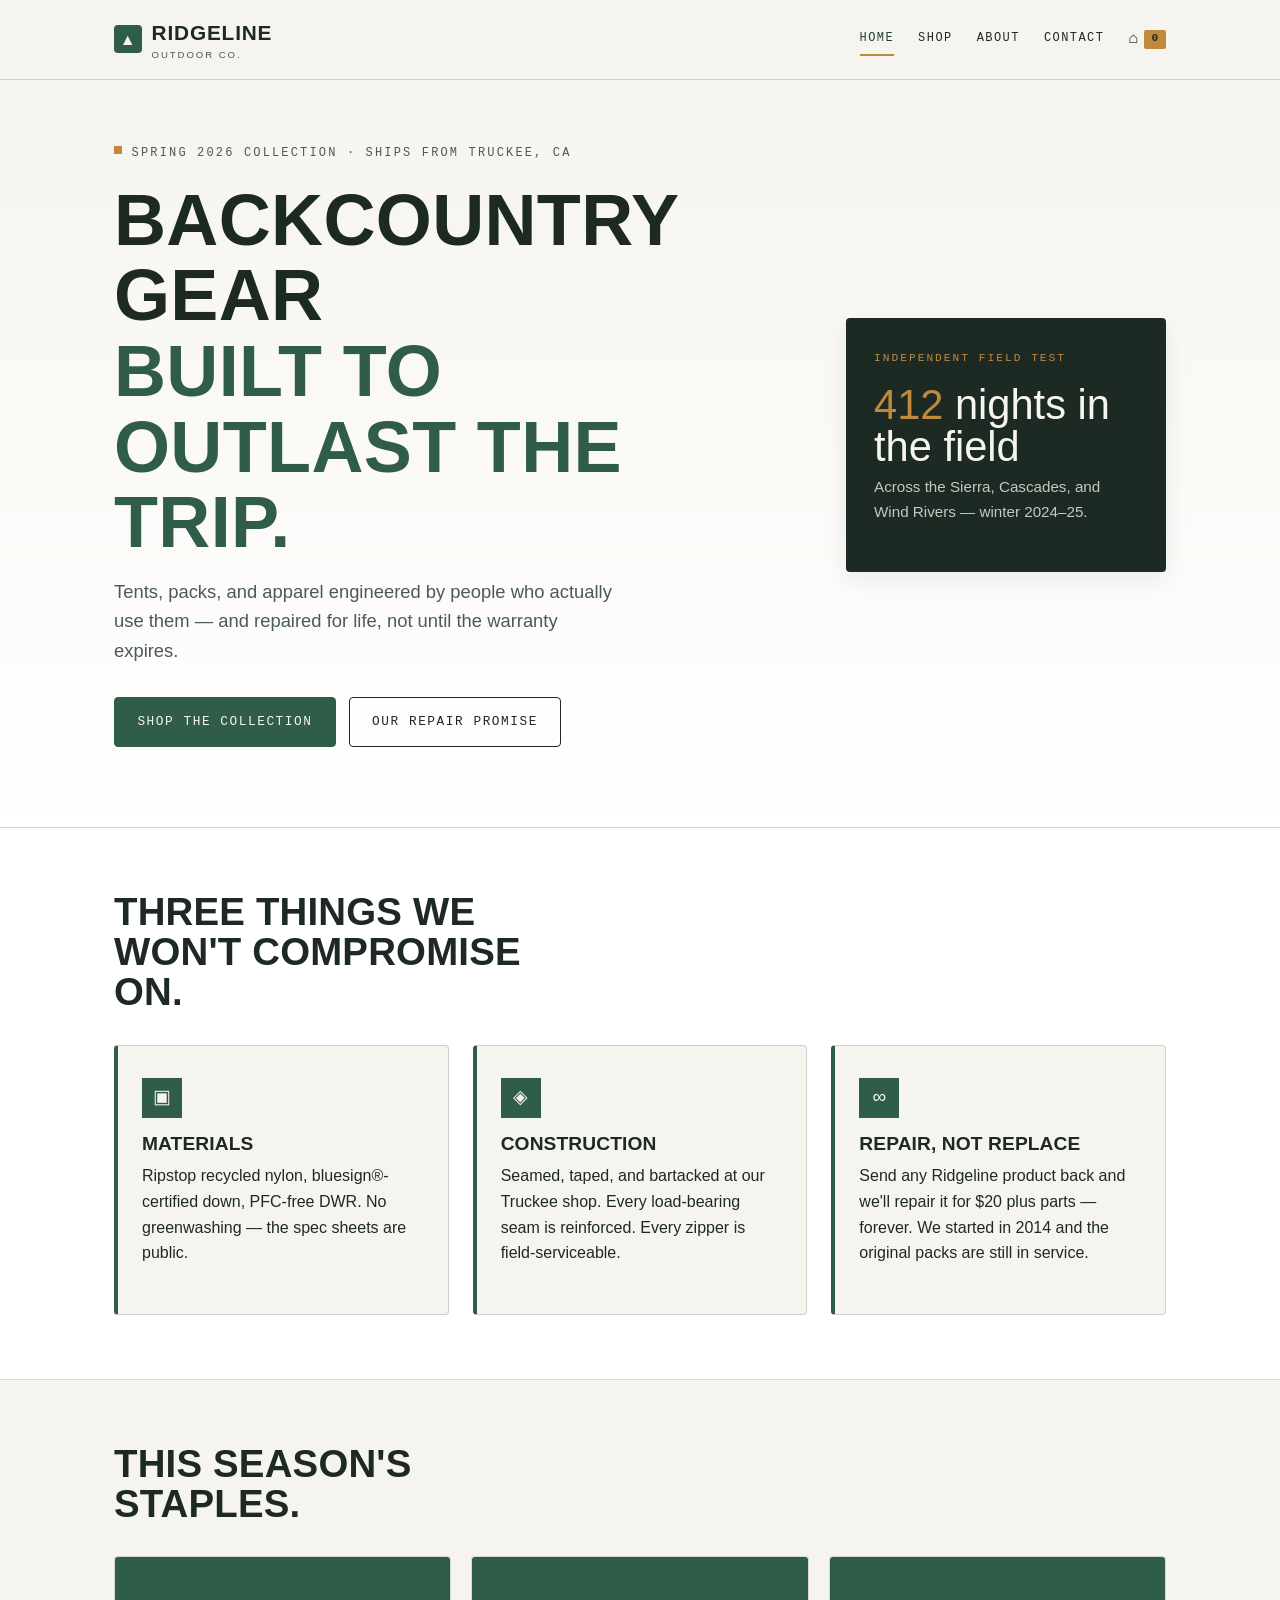
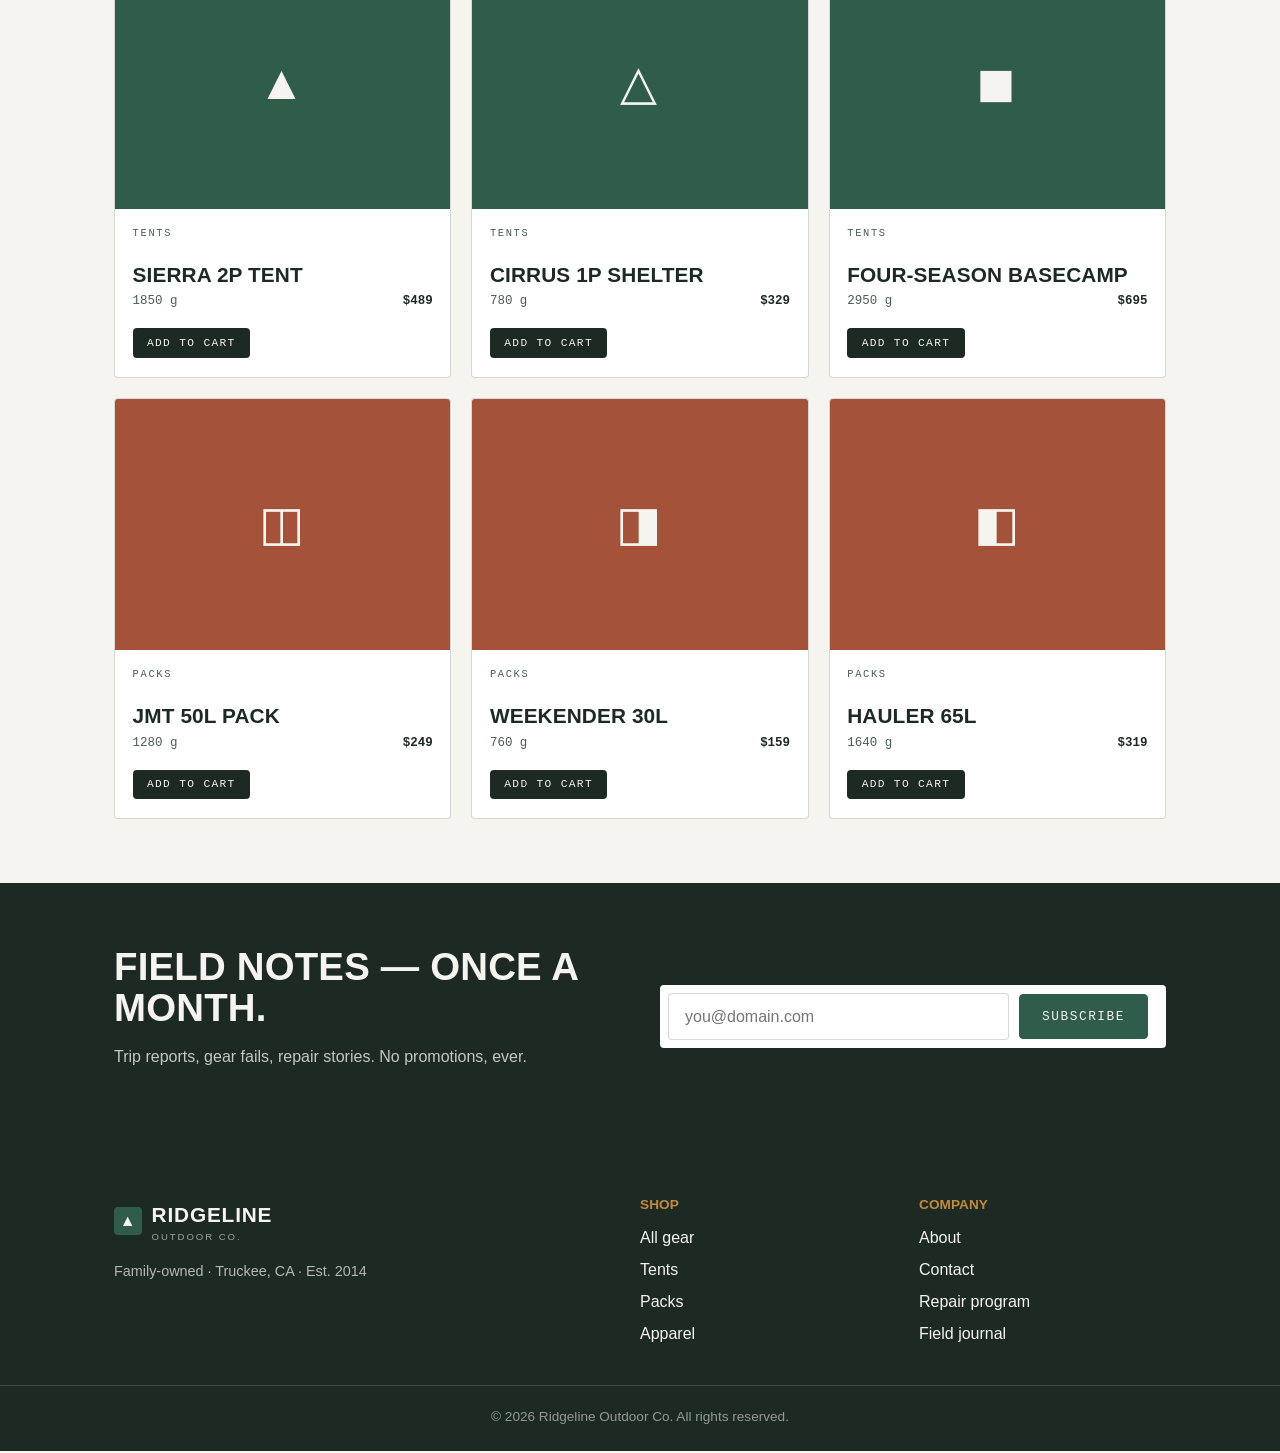
==== index.html @ eb793ab9 "Initial commit: Ridgeline Outdoor Co. (Touchstone 5 client site)" ====
<!DOCTYPE html>
<html lang="en">
<head>
    <meta charset="UTF-8">
    <meta name="viewport" content="width=device-width, initial-scale=1.0">
    <meta name="description" content="Ridgeline Outdoor Co. — backcountry gear built to last. Tents, packs, and apparel tested in the Sierra and Cascades.">
    <title>Ridgeline Outdoor Co. — Backcountry Gear Built to Last</title>
    <link rel="stylesheet" href="styles.css">
</head>
<body>
    <a class="skip-link" href="#main">Skip to main content</a>

    <header class="site-header" role="banner">
        <div class="container header-inner">
            <a class="brand" href="index.html" aria-label="Ridgeline Outdoor Co. home">
                <span class="brand-mark" aria-hidden="true">▲</span>
                <span class="brand-text">Ridgeline<span class="brand-sub">Outdoor Co.</span></span>
            </a>

            <button class="nav-toggle" id="nav-toggle" aria-label="Toggle navigation" aria-expanded="false" aria-controls="primary-nav">
                <span></span><span></span><span></span>
            </button>

            <nav class="primary-nav" id="primary-nav" aria-label="Primary">
                <a href="index.html" class="nav-link is-current">Home</a>
                <a href="shop.html" class="nav-link">Shop</a>
                <a href="about.html" class="nav-link">About</a>
                <a href="contact.html" class="nav-link">Contact</a>
                <a href="#cart" class="nav-cart" aria-label="Cart, 0 items">
                    <span class="cart-icon" aria-hidden="true">⌂</span>
                    <span class="cart-count" id="cart-count">0</span>
                </a>
            </nav>
        </div>
    </header>

    <main id="main">
        <section class="hero" aria-labelledby="hero-heading">
            <div class="container hero-grid">
                <div class="hero-copy">
                    <p class="kicker">Spring 2026 Collection · Ships from Truckee, CA</p>
                    <h1 id="hero-heading">Backcountry gear<br><span class="accent">built to outlast the trip.</span></h1>
                    <p class="hero-lede">Tents, packs, and apparel engineered by people who actually use them — and repaired for life, not until the warranty expires.</p>
                    <div class="hero-actions">
                        <a class="btn btn-primary" href="shop.html">Shop the collection</a>
                        <a class="btn btn-ghost" href="about.html">Our repair promise</a>
                    </div>
                </div>
                <aside class="hero-card" aria-label="Field test summary">
                    <p class="card-eyebrow">Independent field test</p>
                    <p class="card-stat"><span class="stat-num">412</span> nights in the field</p>
                    <p class="card-detail">Across the Sierra, Cascades, and Wind Rivers — winter 2024–25.</p>
                </aside>
            </div>
        </section>

        <section class="features" aria-labelledby="features-heading">
            <div class="container">
                <h2 id="features-heading" class="section-title">Three things we won't compromise on.</h2>
                <ul class="feature-grid">
                    <li class="feature">
                        <span class="feature-icon" aria-hidden="true">▣</span>
                        <h3>Materials</h3>
                        <p>Ripstop recycled nylon, bluesign®-certified down, PFC-free DWR. No greenwashing — the spec sheets are public.</p>
                    </li>
                    <li class="feature">
                        <span class="feature-icon" aria-hidden="true">◈</span>
                        <h3>Construction</h3>
                        <p>Seamed, taped, and bartacked at our Truckee shop. Every load-bearing seam is reinforced. Every zipper is field-serviceable.</p>
                    </li>
                    <li class="feature">
                        <span class="feature-icon" aria-hidden="true">∞</span>
                        <h3>Repair, not replace</h3>
                        <p>Send any Ridgeline product back and we'll repair it for $20 plus parts — forever. We started in 2014 and the original packs are still in service.</p>
                    </li>
                </ul>
            </div>
        </section>

        <section class="featured" aria-labelledby="featured-heading">
            <div class="container">
                <h2 id="featured-heading" class="section-title">This season's staples.</h2>
                <div class="product-grid" id="featured-products">
                    <!-- populated by main.js -->
                </div>
            </div>
        </section>

        <section class="newsletter" aria-labelledby="newsletter-heading">
            <div class="container newsletter-inner">
                <div>
                    <h2 id="newsletter-heading">Field notes — once a month.</h2>
                    <p>Trip reports, gear fails, repair stories. No promotions, ever.</p>
                </div>
                <form class="newsletter-form" id="newsletter-form" novalidate>
                    <label class="visually-hidden" for="newsletter-email">Email address</label>
                    <input type="email" id="newsletter-email" name="email" placeholder="you@domain.com" required aria-describedby="newsletter-help">
                    <button type="submit" class="btn btn-primary">Subscribe</button>
                    <p class="form-help" id="newsletter-help" aria-live="polite"></p>
                </form>
            </div>
        </section>
    </main>

    <footer class="site-footer" role="contentinfo">
        <div class="container footer-grid">
            <div>
                <p class="brand brand-footer"><span class="brand-mark" aria-hidden="true">▲</span><span class="brand-text">Ridgeline<span class="brand-sub">Outdoor Co.</span></span></p>
                <p class="footer-note">Family-owned · Truckee, CA · Est. 2014</p>
            </div>
            <nav aria-label="Footer">
                <h3>Shop</h3>
                <ul>
                    <li><a href="shop.html">All gear</a></li>
                    <li><a href="shop.html?category=tents">Tents</a></li>
                    <li><a href="shop.html?category=packs">Packs</a></li>
                    <li><a href="shop.html?category=apparel">Apparel</a></li>
                </ul>
            </nav>
            <nav aria-label="Company">
                <h3>Company</h3>
                <ul>
                    <li><a href="about.html">About</a></li>
                    <li><a href="contact.html">Contact</a></li>
                    <li><a href="#">Repair program</a></li>
                    <li><a href="#">Field journal</a></li>
                </ul>
            </nav>
        </div>
        <p class="footer-legal">© 2026 Ridgeline Outdoor Co. All rights reserved.</p>
    </footer>

    <script src="main.js" defer></script>
</body>
</html>
---- styles.css ----
/* Ridgeline Outdoor Co. — stylesheet */

:root {
    --bg: #f6f4ee;
    --paper: #ffffff;
    --ink: #1d2a24;
    --ink-soft: #4a5b53;
    --line: rgba(29, 42, 36, 0.18);
    --pine: #2f5d4a;
    --pine-dark: #1f4233;
    --amber: #c08a3e;
    --rust: #a4523a;
    --shadow: 0 8px 24px rgba(29, 42, 36, 0.08);
    --radius: 4px;
    --max: 1100px;
    --font-display: "Big Shoulders Display", "Arial Narrow", sans-serif;
    --font-body: "Instrument Sans", -apple-system, BlinkMacSystemFont, "Segoe UI", sans-serif;
    --font-mono: ui-monospace, "SF Mono", Menlo, monospace;
}

* { box-sizing: border-box; }

html { scroll-behavior: smooth; }

body {
    margin: 0;
    font-family: var(--font-body);
    color: var(--ink);
    background: var(--bg);
    line-height: 1.6;
    -webkit-font-smoothing: antialiased;
}

.container {
    max-width: var(--max);
    margin: 0 auto;
    padding: 0 1.5rem;
}

h1, h2, h3 {
    font-family: var(--font-display);
    font-weight: 800;
    line-height: 1.05;
    letter-spacing: 0.005em;
    text-transform: uppercase;
    margin: 0 0 1rem;
}

h1 { font-size: clamp(2.6rem, 6vw, 4.5rem); }
h2 { font-size: clamp(1.8rem, 3vw, 2.6rem); }
h3 { font-size: 1.2rem; }

p { margin: 0 0 1rem; }

a { color: var(--pine); text-decoration: underline; text-underline-offset: 3px; }
a:hover { color: var(--pine-dark); }

.skip-link {
    position: absolute;
    top: -100px;
    left: 0;
    background: var(--ink);
    color: var(--bg);
    padding: 0.75rem 1rem;
    z-index: 999;
}
.skip-link:focus { top: 0; }

.visually-hidden {
    position: absolute;
    width: 1px; height: 1px;
    padding: 0; margin: -1px;
    overflow: hidden;
    clip: rect(0,0,0,0);
    border: 0;
}

/* Header */
.site-header {
    background: var(--bg);
    border-bottom: 1px solid var(--line);
    position: sticky;
    top: 0;
    z-index: 50;
}
.header-inner {
    display: flex;
    align-items: center;
    gap: 2rem;
    padding-top: 1rem;
    padding-bottom: 1rem;
}
.brand {
    display: inline-flex;
    align-items: center;
    gap: 0.6rem;
    text-decoration: none;
    color: var(--ink);
    font-family: var(--font-display);
    font-weight: 800;
    font-size: 1.3rem;
    text-transform: uppercase;
    letter-spacing: 0.04em;
}
.brand-mark {
    width: 28px; height: 28px;
    display: inline-grid; place-items: center;
    background: var(--pine);
    color: var(--bg);
    font-size: 1rem;
    border-radius: var(--radius);
}
.brand-sub {
    display: block;
    font-size: 0.6rem;
    font-weight: 500;
    color: var(--ink-soft);
    letter-spacing: 0.2em;
    margin-top: -2px;
}
.brand-text { display: flex; flex-direction: column; }

.primary-nav {
    margin-left: auto;
    display: flex;
    align-items: center;
    gap: 1.5rem;
}
.nav-link {
    text-decoration: none;
    color: var(--ink);
    font-family: var(--font-mono);
    font-size: 0.75rem;
    letter-spacing: 0.12em;
    text-transform: uppercase;
    padding: 0.4rem 0;
    border-bottom: 2px solid transparent;
}
.nav-link:hover { color: var(--pine); border-bottom-color: var(--pine); }
.nav-link.is-current { border-bottom-color: var(--amber); color: var(--pine-dark); }
.nav-cart {
    display: inline-flex; align-items: center; gap: 0.35rem;
    text-decoration: none;
    color: var(--ink);
    font-family: var(--font-mono);
    font-size: 0.8rem;
}
.cart-icon { font-size: 1rem; }
.cart-count {
    background: var(--amber);
    color: var(--ink);
    padding: 0.05rem 0.4rem;
    border-radius: 2px;
    font-weight: 600;
    font-size: 0.7rem;
    min-width: 1.4rem; text-align: center;
}

.nav-toggle {
    display: none;
    background: none;
    border: 0;
    cursor: pointer;
    padding: 0.5rem;
    flex-direction: column;
    gap: 4px;
}
.nav-toggle span {
    display: block; width: 22px; height: 2px;
    background: var(--ink);
}

/* Hero */
.hero {
    padding: 4rem 0 5rem;
    background:
        linear-gradient(180deg, var(--bg) 0%, var(--paper) 100%);
    border-bottom: 1px solid var(--line);
}
.hero-grid {
    display: grid;
    grid-template-columns: minmax(0, 1fr) 320px;
    gap: 3rem;
    align-items: center;
}
.kicker {
    font-family: var(--font-mono);
    font-size: 0.75rem;
    letter-spacing: 0.18em;
    text-transform: uppercase;
    color: var(--ink-soft);
    margin-bottom: 1.25rem;
}
.kicker::before {
    content: '';
    display: inline-block;
    width: 8px; height: 8px;
    background: var(--amber);
    margin-right: 0.6rem;
    vertical-align: 2px;
}
.hero-lede {
    font-size: 1.15rem;
    color: var(--ink-soft);
    max-width: 50ch;
    margin-bottom: 2rem;
}
.accent { color: var(--pine); }
.hero-actions {
    display: flex; gap: 0.8rem; flex-wrap: wrap;
}
.hero-card {
    background: var(--ink);
    color: var(--bg);
    padding: 2rem 1.75rem;
    border-radius: var(--radius);
    box-shadow: var(--shadow);
}
.card-eyebrow {
    font-family: var(--font-mono);
    font-size: 0.7rem;
    letter-spacing: 0.18em;
    text-transform: uppercase;
    color: var(--amber);
    margin-bottom: 1rem;
}
.card-stat { font-family: var(--font-display); font-size: 2.6rem; line-height: 1; margin-bottom: 0.5rem; }
.stat-num { color: var(--amber); }
.card-detail { font-size: 0.95rem; color: rgba(246, 244, 238, 0.78); }

/* Buttons */
.btn {
    display: inline-flex; align-items: center;
    padding: 0.85rem 1.4rem;
    font-family: var(--font-mono);
    font-size: 0.8rem;
    letter-spacing: 0.12em;
    text-transform: uppercase;
    text-decoration: none;
    border: 1.5px solid var(--ink);
    border-radius: var(--radius);
    cursor: pointer;
    transition: background 0.15s, color 0.15s;
}
.btn-primary {
    background: var(--pine);
    color: var(--bg);
    border-color: var(--pine);
}
.btn-primary:hover { background: var(--pine-dark); border-color: var(--pine-dark); color: var(--bg); }
.btn-ghost { background: transparent; color: var(--ink); }
.btn-ghost:hover { background: var(--ink); color: var(--bg); }

/* Section base */
section { padding: 4rem 0; }
.section-title { max-width: 22ch; margin-bottom: 2rem; }

/* Features */
.features { background: var(--paper); border-bottom: 1px solid var(--line); }
.feature-grid {
    list-style: none;
    padding: 0; margin: 0;
    display: grid;
    grid-template-columns: repeat(auto-fit, minmax(260px, 1fr));
    gap: 1.5rem;
}
.feature {
    background: var(--bg);
    padding: 2rem 1.5rem;
    border: 1px solid var(--line);
    border-left: 4px solid var(--pine);
    border-radius: var(--radius);
}
.feature-icon {
    display: inline-grid; place-items: center;
    width: 40px; height: 40px;
    background: var(--pine);
    color: var(--bg);
    font-size: 1.2rem;
    margin-bottom: 1rem;
}
.feature h3 { margin-bottom: 0.6rem; }

/* Product grid */
.featured { background: var(--bg); }
.product-grid {
    display: grid;
    grid-template-columns: repeat(auto-fill, minmax(260px, 1fr));
    gap: 1.25rem;
}
.product {
    background: var(--paper);
    border: 1px solid var(--line);
    border-radius: var(--radius);
    overflow: hidden;
    display: flex; flex-direction: column;
    transition: transform 0.15s, box-shadow 0.15s;
}
.product:hover { transform: translateY(-2px); box-shadow: var(--shadow); }
.product-art {
    background: var(--pine);
    color: var(--bg);
    aspect-ratio: 4/3;
    display: grid; place-items: center;
    font-family: var(--font-display);
    font-size: 3rem;
    letter-spacing: 0.05em;
}
.product-art[data-cat="tents"] { background: var(--pine); }
.product-art[data-cat="packs"] { background: var(--rust); }
.product-art[data-cat="apparel"] { background: var(--amber); color: var(--ink); }
.product-body { padding: 1rem 1.1rem 1.2rem; display: flex; flex-direction: column; gap: 0.4rem; }
.product-cat {
    font-family: var(--font-mono);
    font-size: 0.65rem;
    letter-spacing: 0.16em;
    text-transform: uppercase;
    color: var(--ink-soft);
}
.product-title { font-family: var(--font-display); font-size: 1.3rem; text-transform: uppercase; margin: 0; }
.product-meta { display: flex; justify-content: space-between; font-family: var(--font-mono); font-size: 0.78rem; color: var(--ink-soft); }
.product-price { font-weight: 600; color: var(--ink); }
.product-cta {
    margin-top: 0.6rem;
    align-self: flex-start;
    background: var(--ink);
    color: var(--bg);
    border: 0;
    padding: 0.55rem 0.9rem;
    font-family: var(--font-mono);
    font-size: 0.7rem;
    letter-spacing: 0.12em;
    text-transform: uppercase;
    border-radius: var(--radius);
    cursor: pointer;
}
.product-cta:hover { background: var(--pine); }

/* Newsletter */
.newsletter {
    background: var(--ink);
    color: var(--bg);
}
.newsletter-inner {
    display: grid;
    grid-template-columns: 1fr 1fr;
    gap: 2.5rem;
    align-items: center;
}
.newsletter h2 { color: var(--bg); }
.newsletter p { color: rgba(246, 244, 238, 0.78); }
.newsletter-form {
    display: flex; flex-wrap: wrap; gap: 0.6rem;
    background: var(--paper);
    padding: 0.5rem;
    border-radius: var(--radius);
    align-items: center;
}
.newsletter-form input {
    flex: 1; min-width: 180px;
    border: 1px solid var(--line);
    background: var(--paper);
    padding: 0.85rem 1rem;
    font-family: var(--font-body);
    font-size: 1rem;
    color: var(--ink);
    border-radius: var(--radius);
}
.newsletter-form input:focus-visible {
    outline: 2px solid var(--amber);
    outline-offset: 2px;
}
.form-help { font-size: 0.85rem; color: var(--rust); margin: 0.4rem 0 0; min-height: 1.2em; }
.form-status { margin-top: 1rem; font-size: 0.95rem; }

/* Page header */
.page-header {
    padding: 4rem 0 3rem;
    background: var(--paper);
    border-bottom: 1px solid var(--line);
}
.page-lede { color: var(--ink-soft); font-size: 1.1rem; max-width: 60ch; }

/* Shop */
.shop { padding: 3rem 0 5rem; }
.shop-grid {
    display: grid;
    grid-template-columns: 240px minmax(0, 1fr);
    gap: 2rem;
    align-items: start;
}
.filters {
    background: var(--paper);
    border: 1px solid var(--line);
    border-radius: var(--radius);
    padding: 1.25rem;
    position: sticky;
    top: 90px;
}
.filters h2 { font-size: 1rem; margin-bottom: 1rem; }
.filter-group {
    border: 0; padding: 0; margin: 0 0 1.25rem;
}
.filter-group legend {
    font-family: var(--font-mono);
    font-size: 0.7rem;
    letter-spacing: 0.16em;
    text-transform: uppercase;
    color: var(--ink-soft);
    margin-bottom: 0.5rem;
}
.filter-group label {
    display: flex; align-items: center; gap: 0.5rem;
    padding: 0.35rem 0;
    font-size: 0.95rem;
    cursor: pointer;
}
.filter-group input[type="range"] {
    width: 100%;
    accent-color: var(--pine);
}
#weight-max-out {
    display: inline-block;
    margin-top: 0.4rem;
    font-family: var(--font-mono);
    font-size: 0.85rem;
    color: var(--ink-soft);
}
.result-count {
    font-family: var(--font-mono);
    font-size: 0.78rem;
    color: var(--ink-soft);
    margin: 1rem 0 0;
    padding-top: 1rem;
    border-top: 1px solid var(--line);
}

/* About */
.about { padding: 4rem 0 6rem; }
.about-grid {
    display: grid;
    grid-template-columns: repeat(auto-fit, minmax(280px, 1fr));
    gap: 2rem;
}
.about-block {
    background: var(--paper);
    padding: 2rem;
    border: 1px solid var(--line);
    border-top: 4px solid var(--pine);
    border-radius: var(--radius);
}

/* Contact */
.contact { padding: 4rem 0 6rem; }
.contact-grid {
    display: grid;
    grid-template-columns: 280px minmax(0, 1fr);
    gap: 2.5rem;
    align-items: start;
}
.contact-info {
    background: var(--paper);
    padding: 1.75rem;
    border: 1px solid var(--line);
    border-radius: var(--radius);
}
.contact-info h2 { font-size: 1.1rem; margin-bottom: 1rem; }
.contact-list { margin: 0; }
.contact-list > div { margin-bottom: 1rem; }
.contact-list dt {
    font-family: var(--font-mono);
    font-size: 0.7rem;
    letter-spacing: 0.14em;
    text-transform: uppercase;
    color: var(--ink-soft);
}
.contact-list dd { margin: 0.2rem 0 0; font-size: 0.95rem; }

.contact-form {
    background: var(--paper);
    padding: 2rem;
    border: 1px solid var(--line);
    border-radius: var(--radius);
    display: flex; flex-direction: column; gap: 1.25rem;
}
.form-row { display: flex; flex-direction: column; gap: 0.4rem; }
.form-row label {
    font-family: var(--font-mono);
    font-size: 0.72rem;
    letter-spacing: 0.14em;
    text-transform: uppercase;
    color: var(--ink-soft);
}
.form-row input,
.form-row select,
.form-row textarea {
    border: 1px solid var(--line);
    background: var(--bg);
    padding: 0.7rem 0.85rem;
    font-family: var(--font-body);
    font-size: 1rem;
    color: var(--ink);
    border-radius: var(--radius);
}
.form-row input:focus-visible,
.form-row select:focus-visible,
.form-row textarea:focus-visible {
    outline: 2px solid var(--amber);
    outline-offset: 2px;
}
.form-row.is-invalid input,
.form-row.is-invalid select,
.form-row.is-invalid textarea {
    border-color: var(--rust);
}
.char-count {
    font-family: var(--font-mono);
    font-size: 0.75rem;
    color: var(--ink-soft);
    margin: 0;
    text-align: right;
}

/* Footer */
.site-footer {
    background: var(--ink);
    color: var(--bg);
    padding: 3rem 0 1.5rem;
}
.footer-grid {
    display: grid;
    grid-template-columns: 2fr 1fr 1fr;
    gap: 2rem;
    margin-bottom: 2rem;
}
.site-footer h3 {
    color: var(--amber);
    font-size: 0.85rem;
    margin-bottom: 0.8rem;
}
.site-footer ul { list-style: none; padding: 0; margin: 0; }
.site-footer li { margin-bottom: 0.4rem; }
.site-footer a { color: var(--bg); text-decoration: none; }
.site-footer a:hover { color: var(--amber); }
.brand-footer .brand-text { color: var(--bg); }
.brand-footer .brand-sub { color: rgba(246, 244, 238, 0.6); }
.footer-note { color: rgba(246, 244, 238, 0.7); font-size: 0.9rem; }
.footer-legal {
    border-top: 1px solid rgba(246, 244, 238, 0.15);
    padding-top: 1.25rem;
    margin: 0;
    color: rgba(246, 244, 238, 0.55);
    font-size: 0.85rem;
    text-align: center;
}

/* Responsive */
@media (max-width: 860px) {
    .primary-nav {
        display: none;
        position: absolute;
        top: 100%; left: 0; right: 0;
        background: var(--bg);
        flex-direction: column;
        align-items: stretch;
        gap: 0;
        padding: 0.5rem 1rem 1rem;
        border-bottom: 1px solid var(--line);
    }
    .primary-nav.is-open { display: flex; }
    .primary-nav .nav-link { padding: 0.8rem 0; border-bottom: 1px solid var(--line); }
    .nav-toggle { display: flex; margin-left: auto; }
    .hero-grid { grid-template-columns: 1fr; }
    .newsletter-inner { grid-template-columns: 1fr; }
    .shop-grid { grid-template-columns: 1fr; }
    .filters { position: static; }
    .contact-grid { grid-template-columns: 1fr; }
    .footer-grid { grid-template-columns: 1fr; }
}
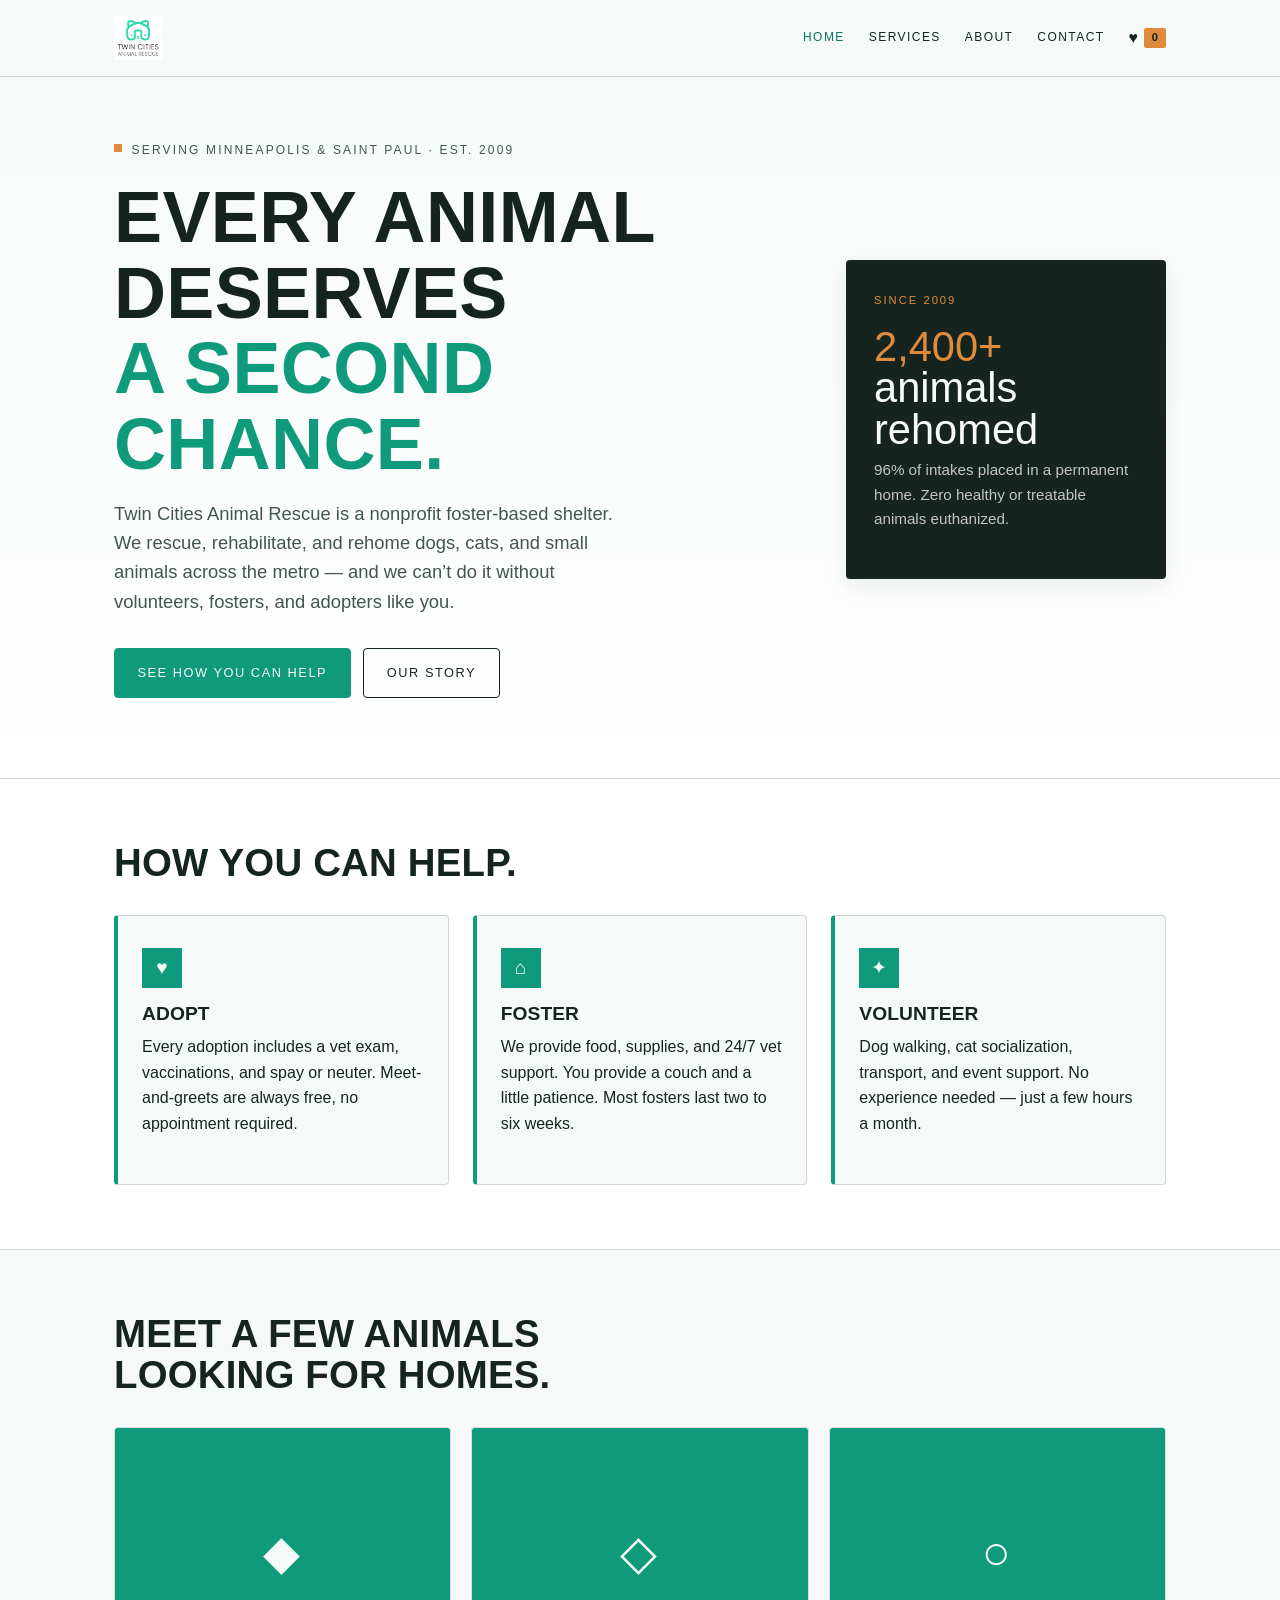
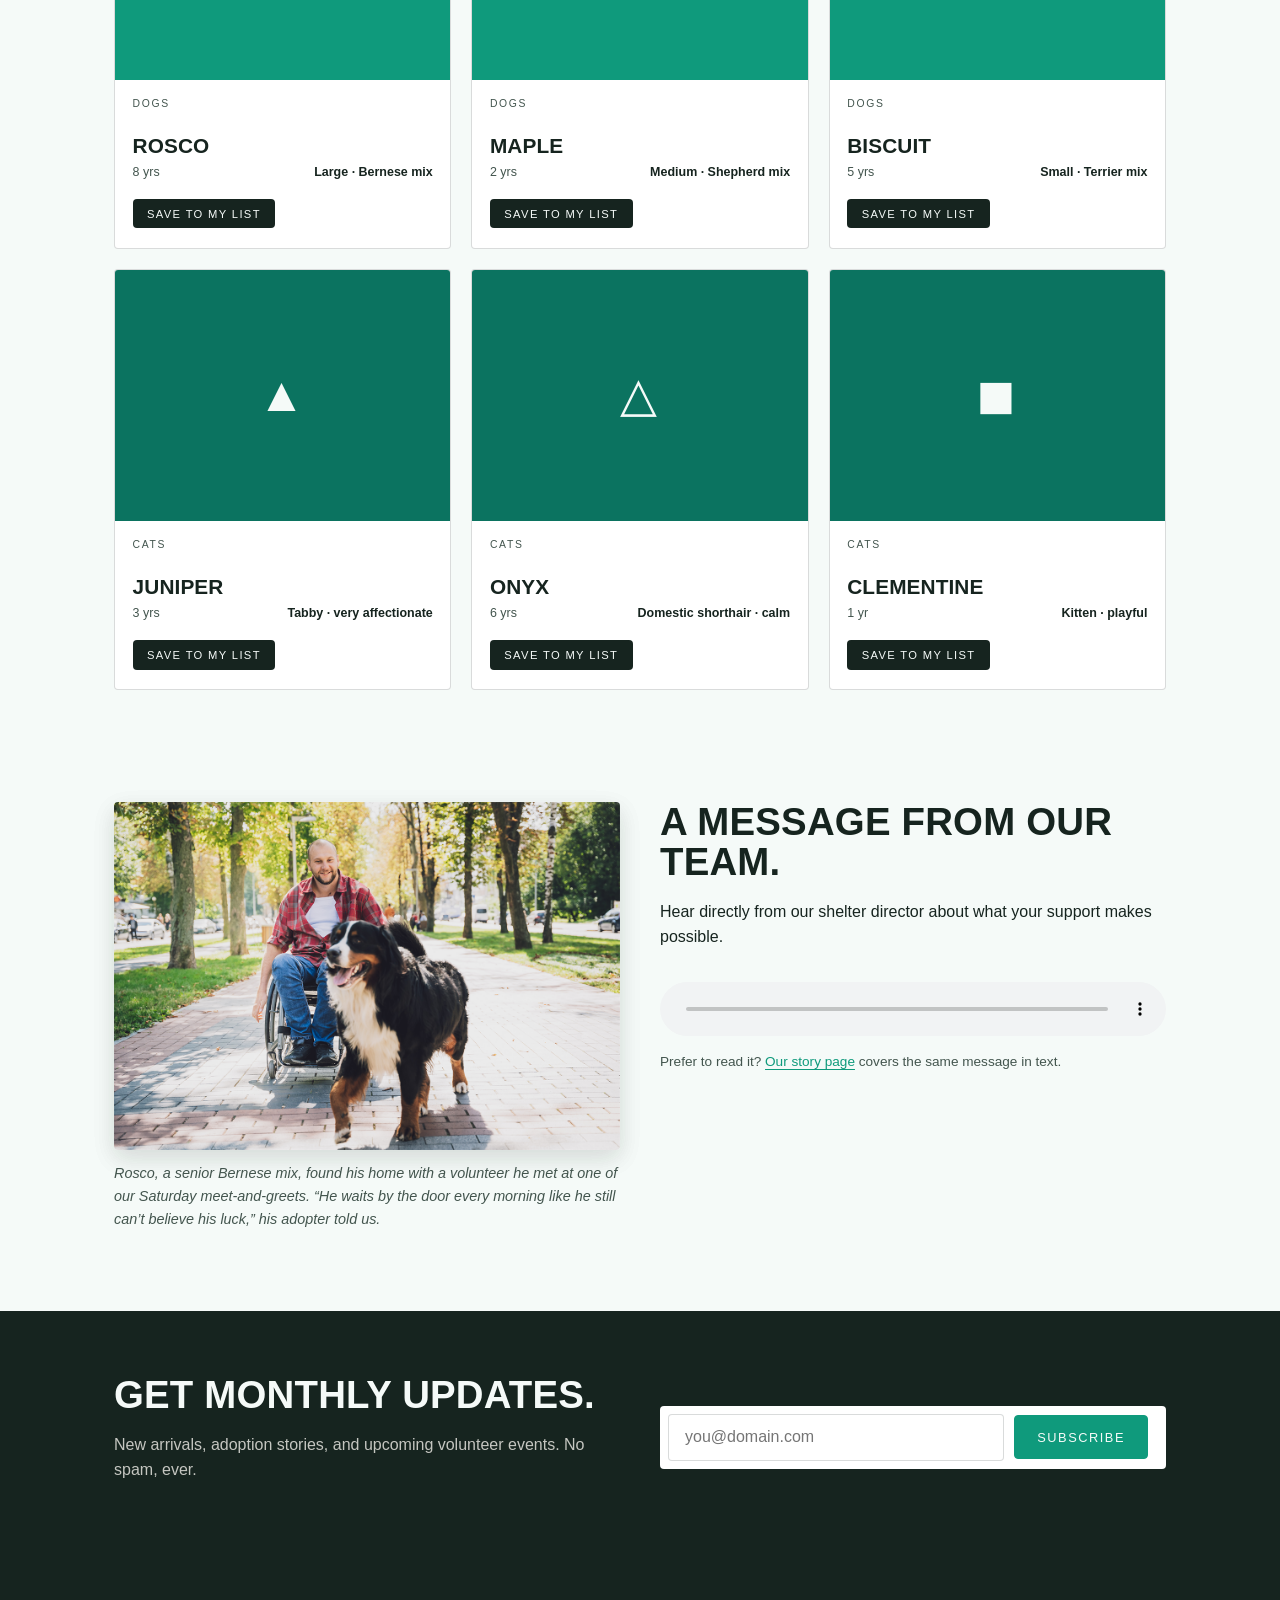
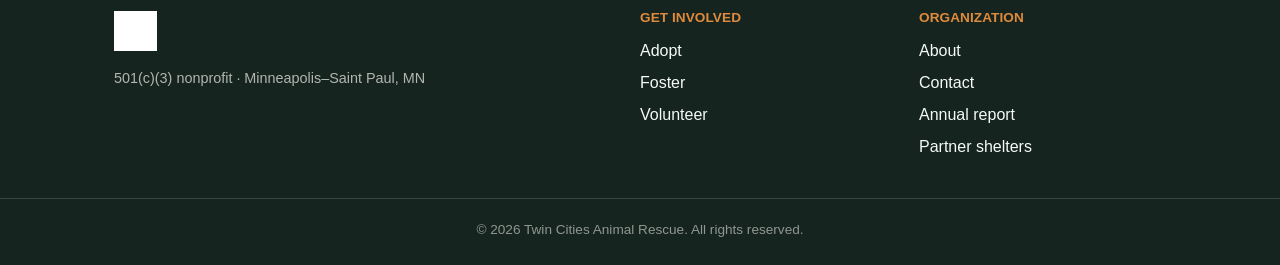
==== commit a7aa8531: "Rebuild site for correct required client: Twin Cities Animal Rescue (was mismatched to a fictional o" ====
--- a/index.html
+++ b/index.html
@@ -3,8 +3,8 @@
 <head>
     <meta charset="UTF-8">
     <meta name="viewport" content="width=device-width, initial-scale=1.0">
-    <meta name="description" content="Ridgeline Outdoor Co. — backcountry gear built to last. Tents, packs, and apparel tested in the Sierra and Cascades.">
-    <title>Ridgeline Outdoor Co. — Backcountry Gear Built to Last</title>
+    <meta name="description" content="Twin Cities Animal Rescue — a nonprofit finding loving homes for dogs, cats, and small animals across the Twin Cities. Adopt, foster, or volunteer today.">
+    <title>Twin Cities Animal Rescue — Adopt, Foster, Volunteer</title>
     <link rel="stylesheet" href="styles.css">
 </head>
 <body>
@@ -12,9 +12,8 @@
 
     <header class="site-header" role="banner">
         <div class="container header-inner">
-            <a class="brand" href="index.html" aria-label="Ridgeline Outdoor Co. home">
-                <span class="brand-mark" aria-hidden="true">▲</span>
-                <span class="brand-text">Ridgeline<span class="brand-sub">Outdoor Co.</span></span>
+            <a class="brand" href="index.html" aria-label="Twin Cities Animal Rescue home">
+                <img class="brand-logo" src="assets/rescue-logo.png" alt="Twin Cities Animal Rescue logo">
             </a>
 
             <button class="nav-toggle" id="nav-toggle" aria-label="Toggle navigation" aria-expanded="false" aria-controls="primary-nav">
@@ -23,11 +22,11 @@
 
             <nav class="primary-nav" id="primary-nav" aria-label="Primary">
                 <a href="index.html" class="nav-link is-current">Home</a>
-                <a href="shop.html" class="nav-link">Shop</a>
+                <a href="services.html" class="nav-link">Services</a>
                 <a href="about.html" class="nav-link">About</a>
                 <a href="contact.html" class="nav-link">Contact</a>
-                <a href="#cart" class="nav-cart" aria-label="Cart, 0 items">
-                    <span class="cart-icon" aria-hidden="true">⌂</span>
+                <a href="#interest" class="nav-cart" aria-label="Saved interests, 0 items">
+                    <span class="cart-icon" aria-hidden="true">♥</span>
                     <span class="cart-count" id="cart-count">0</span>
                 </a>
             </nav>
@@ -38,40 +37,40 @@
         <section class="hero" aria-labelledby="hero-heading">
             <div class="container hero-grid">
                 <div class="hero-copy">
-                    <p class="kicker">Spring 2026 Collection · Ships from Truckee, CA</p>
-                    <h1 id="hero-heading">Backcountry gear<br><span class="accent">built to outlast the trip.</span></h1>
-                    <p class="hero-lede">Tents, packs, and apparel engineered by people who actually use them — and repaired for life, not until the warranty expires.</p>
+                    <p class="kicker">Serving Minneapolis &amp; Saint Paul · Est. 2009</p>
+                    <h1 id="hero-heading">Every animal deserves<br><span class="accent">a second chance.</span></h1>
+                    <p class="hero-lede">Twin Cities Animal Rescue is a nonprofit foster-based shelter. We rescue, rehabilitate, and rehome dogs, cats, and small animals across the metro — and we can&#8217;t do it without volunteers, fosters, and adopters like you.</p>
                     <div class="hero-actions">
-                        <a class="btn btn-primary" href="shop.html">Shop the collection</a>
-                        <a class="btn btn-ghost" href="about.html">Our repair promise</a>
+                        <a class="btn btn-primary" href="services.html">See how you can help</a>
+                        <a class="btn btn-ghost" href="about.html">Our story</a>
                     </div>
                 </div>
-                <aside class="hero-card" aria-label="Field test summary">
-                    <p class="card-eyebrow">Independent field test</p>
-                    <p class="card-stat"><span class="stat-num">412</span> nights in the field</p>
-                    <p class="card-detail">Across the Sierra, Cascades, and Wind Rivers — winter 2024–25.</p>
+                <aside class="hero-card" aria-label="Impact summary">
+                    <p class="card-eyebrow">Since 2009</p>
+                    <p class="card-stat"><span class="stat-num">2,400+</span> animals rehomed</p>
+                    <p class="card-detail">96% of intakes placed in a permanent home. Zero healthy or treatable animals euthanized.</p>
                 </aside>
             </div>
         </section>
 
         <section class="features" aria-labelledby="features-heading">
             <div class="container">
-                <h2 id="features-heading" class="section-title">Three things we won't compromise on.</h2>
+                <h2 id="features-heading" class="section-title">How you can help.</h2>
                 <ul class="feature-grid">
                     <li class="feature">
-                        <span class="feature-icon" aria-hidden="true">▣</span>
-                        <h3>Materials</h3>
-                        <p>Ripstop recycled nylon, bluesign®-certified down, PFC-free DWR. No greenwashing — the spec sheets are public.</p>
+                        <span class="feature-icon" aria-hidden="true">♥</span>
+                        <h3>Adopt</h3>
+                        <p>Every adoption includes a vet exam, vaccinations, and spay or neuter. Meet-and-greets are always free, no appointment required.</p>
                     </li>
                     <li class="feature">
-                        <span class="feature-icon" aria-hidden="true">◈</span>
-                        <h3>Construction</h3>
-                        <p>Seamed, taped, and bartacked at our Truckee shop. Every load-bearing seam is reinforced. Every zipper is field-serviceable.</p>
+                        <span class="feature-icon" aria-hidden="true">⌂</span>
+                        <h3>Foster</h3>
+                        <p>We provide food, supplies, and 24/7 vet support. You provide a couch and a little patience. Most fosters last two to six weeks.</p>
                     </li>
                     <li class="feature">
-                        <span class="feature-icon" aria-hidden="true">∞</span>
-                        <h3>Repair, not replace</h3>
-                        <p>Send any Ridgeline product back and we'll repair it for $20 plus parts — forever. We started in 2014 and the original packs are still in service.</p>
+                        <span class="feature-icon" aria-hidden="true">✦</span>
+                        <h3>Volunteer</h3>
+                        <p>Dog walking, cat socialization, transport, and event support. No experience needed &#8212; just a few hours a month.</p>
                     </li>
                 </ul>
             </div>
@@ -79,9 +78,30 @@
 
         <section class="featured" aria-labelledby="featured-heading">
             <div class="container">
-                <h2 id="featured-heading" class="section-title">This season's staples.</h2>
-                <div class="product-grid" id="featured-products">
+                <h2 id="featured-heading" class="section-title">Meet a few animals looking for homes.</h2>
+                <div class="product-grid" id="featured-pets">
                     <!-- populated by main.js -->
+                </div>
+            </div>
+        </section>
+
+        <section class="spotlight" aria-labelledby="spotlight-heading">
+            <div class="container spotlight-grid">
+                <figure class="spotlight-figure">
+                    <picture>
+                        <source media="(min-width: 860px)" srcset="assets/rescue-feature-large.png">
+                        <img src="assets/rescue-feature-small.png" alt="A smiling volunteer in a wheelchair walks alongside a large, happy Bernese Mountain Dog on a tree-lined path." loading="lazy">
+                    </picture>
+                    <figcaption>Rosco, a senior Bernese mix, found his home with a volunteer he met at one of our Saturday meet-and-greets. &#8220;He waits by the door every morning like he still can&#8217;t believe his luck,&#8221; his adopter told us.</figcaption>
+                </figure>
+                <div class="spotlight-copy">
+                    <h2 id="spotlight-heading">A message from our team.</h2>
+                    <p>Hear directly from our shelter director about what your support makes possible.</p>
+                    <audio controls preload="none" src="assets/rescue-message.mp3">
+                        Your browser does not support the audio element.
+                        <a href="assets/rescue-message.mp3">Download the audio message</a> instead.
+                    </audio>
+                    <p class="audio-fallback">Prefer to read it? <a href="about.html">Our story page</a> covers the same message in text.</p>
                 </div>
             </div>
         </section>
@@ -89,8 +109,8 @@
         <section class="newsletter" aria-labelledby="newsletter-heading">
             <div class="container newsletter-inner">
                 <div>
-                    <h2 id="newsletter-heading">Field notes — once a month.</h2>
-                    <p>Trip reports, gear fails, repair stories. No promotions, ever.</p>
+                    <h2 id="newsletter-heading">Get monthly updates.</h2>
+                    <p>New arrivals, adoption stories, and upcoming volunteer events. No spam, ever.</p>
                 </div>
                 <form class="newsletter-form" id="newsletter-form" novalidate>
                     <label class="visually-hidden" for="newsletter-email">Email address</label>
@@ -105,29 +125,28 @@
     <footer class="site-footer" role="contentinfo">
         <div class="container footer-grid">
             <div>
-                <p class="brand brand-footer"><span class="brand-mark" aria-hidden="true">▲</span><span class="brand-text">Ridgeline<span class="brand-sub">Outdoor Co.</span></span></p>
-                <p class="footer-note">Family-owned · Truckee, CA · Est. 2014</p>
+                <p class="brand brand-footer"><img class="brand-logo brand-logo-footer" src="assets/rescue-logo.png" alt="Twin Cities Animal Rescue logo"></p>
+                <p class="footer-note">501(c)(3) nonprofit · Minneapolis&#8211;Saint Paul, MN</p>
             </div>
             <nav aria-label="Footer">
-                <h3>Shop</h3>
+                <h3>Get Involved</h3>
                 <ul>
-                    <li><a href="shop.html">All gear</a></li>
-                    <li><a href="shop.html?category=tents">Tents</a></li>
-                    <li><a href="shop.html?category=packs">Packs</a></li>
-                    <li><a href="shop.html?category=apparel">Apparel</a></li>
+                    <li><a href="services.html">Adopt</a></li>
+                    <li><a href="services.html#foster">Foster</a></li>
+                    <li><a href="services.html#volunteer">Volunteer</a></li>
                 </ul>
             </nav>
             <nav aria-label="Company">
-                <h3>Company</h3>
+                <h3>Organization</h3>
                 <ul>
                     <li><a href="about.html">About</a></li>
                     <li><a href="contact.html">Contact</a></li>
-                    <li><a href="#">Repair program</a></li>
-                    <li><a href="#">Field journal</a></li>
+                    <li><a href="#">Annual report</a></li>
+                    <li><a href="#">Partner shelters</a></li>
                 </ul>
             </nav>
         </div>
-        <p class="footer-legal">© 2026 Ridgeline Outdoor Co. All rights reserved.</p>
+        <p class="footer-legal">&copy; 2026 Twin Cities Animal Rescue. All rights reserved.</p>
     </footer>
 
     <script src="main.js" defer></script>
--- a/styles.css
+++ b/styles.css
@@ -1,21 +1,21 @@
-/* Ridgeline Outdoor Co. — stylesheet */
+/* Twin Cities Animal Rescue — stylesheet */
 
 :root {
-    --bg: #f6f4ee;
+    --bg: #f5faf8;
     --paper: #ffffff;
-    --ink: #1d2a24;
-    --ink-soft: #4a5b53;
-    --line: rgba(29, 42, 36, 0.18);
-    --pine: #2f5d4a;
-    --pine-dark: #1f4233;
-    --amber: #c08a3e;
-    --rust: #a4523a;
-    --shadow: 0 8px 24px rgba(29, 42, 36, 0.08);
+    --ink: #16241f;
+    --ink-soft: #43554e;
+    --line: rgba(22, 36, 31, 0.16);
+    --pine: #0f9a7c;
+    --pine-dark: #0b7360;
+    --amber: #e08b3c;
+    --rust: #e08b3c;
+    --error: #9c4212;
+    --shadow: 0 8px 24px rgba(22, 36, 31, 0.08);
     --radius: 4px;
     --max: 1100px;
     --font-display: "Big Shoulders Display", "Arial Narrow", sans-serif;
     --font-body: "Instrument Sans", -apple-system, BlinkMacSystemFont, "Segoe UI", sans-serif;
-    --font-mono: ui-monospace, "SF Mono", Menlo, monospace;
 }
 
 * { box-sizing: border-box; }
@@ -46,7 +46,7 @@
     margin: 0 0 1rem;
 }
 
-h1 { font-size: clamp(2.6rem, 6vw, 4.5rem); }
+h1 { font-size: clamp(2rem, 9vw, 4.5rem); overflow-wrap: break-word; }
 h2 { font-size: clamp(1.8rem, 3vw, 2.6rem); }
 h3 { font-size: 1.2rem; }
 
@@ -119,17 +119,26 @@
     margin-top: -2px;
 }
 .brand-text { display: flex; flex-direction: column; }
+.brand-logo { height: 44px; width: auto; display: block; }
+.brand-logo-footer { height: 40px; filter: brightness(0) invert(1); }
 
 .primary-nav {
-    margin-left: auto;
-    display: flex;
-    align-items: center;
-    gap: 1.5rem;
-}
+    display: none;
+    position: absolute;
+    top: 100%; left: 0; right: 0;
+    background: var(--bg);
+    flex-direction: column;
+    align-items: stretch;
+    gap: 0;
+    padding: 0.5rem 1rem 1rem;
+    border-bottom: 1px solid var(--line);
+}
+.primary-nav.is-open { display: flex; }
+.primary-nav .nav-link { padding: 0.8rem 0; border-bottom: 1px solid var(--line); }
 .nav-link {
     text-decoration: none;
     color: var(--ink);
-    font-family: var(--font-mono);
+    font-family: var(--font-body);
     font-size: 0.75rem;
     letter-spacing: 0.12em;
     text-transform: uppercase;
@@ -142,7 +151,7 @@
     display: inline-flex; align-items: center; gap: 0.35rem;
     text-decoration: none;
     color: var(--ink);
-    font-family: var(--font-mono);
+    font-family: var(--font-body);
     font-size: 0.8rem;
 }
 .cart-icon { font-size: 1rem; }
@@ -157,7 +166,8 @@
 }
 
 .nav-toggle {
-    display: none;
+    display: flex;
+    margin-left: auto;
     background: none;
     border: 0;
     cursor: pointer;
@@ -179,12 +189,13 @@
 }
 .hero-grid {
     display: grid;
-    grid-template-columns: minmax(0, 1fr) 320px;
+    grid-template-columns: minmax(0, 1fr);
     gap: 3rem;
     align-items: center;
 }
+.hero-grid > * { min-width: 0; }
 .kicker {
-    font-family: var(--font-mono);
+    font-family: var(--font-body);
     font-size: 0.75rem;
     letter-spacing: 0.18em;
     text-transform: uppercase;
@@ -217,7 +228,7 @@
     box-shadow: var(--shadow);
 }
 .card-eyebrow {
-    font-family: var(--font-mono);
+    font-family: var(--font-body);
     font-size: 0.7rem;
     letter-spacing: 0.18em;
     text-transform: uppercase;
@@ -232,7 +243,7 @@
 .btn {
     display: inline-flex; align-items: center;
     padding: 0.85rem 1.4rem;
-    font-family: var(--font-mono);
+    font-family: var(--font-body);
     font-size: 0.8rem;
     letter-spacing: 0.12em;
     text-transform: uppercase;
@@ -306,19 +317,19 @@
     font-size: 3rem;
     letter-spacing: 0.05em;
 }
-.product-art[data-cat="tents"] { background: var(--pine); }
-.product-art[data-cat="packs"] { background: var(--rust); }
-.product-art[data-cat="apparel"] { background: var(--amber); color: var(--ink); }
+.product-art[data-cat="dogs"] { background: var(--pine); }
+.product-art[data-cat="cats"] { background: var(--pine-dark); }
+.product-art[data-cat="small"] { background: var(--amber); color: var(--ink); }
 .product-body { padding: 1rem 1.1rem 1.2rem; display: flex; flex-direction: column; gap: 0.4rem; }
 .product-cat {
-    font-family: var(--font-mono);
+    font-family: var(--font-body);
     font-size: 0.65rem;
     letter-spacing: 0.16em;
     text-transform: uppercase;
     color: var(--ink-soft);
 }
 .product-title { font-family: var(--font-display); font-size: 1.3rem; text-transform: uppercase; margin: 0; }
-.product-meta { display: flex; justify-content: space-between; font-family: var(--font-mono); font-size: 0.78rem; color: var(--ink-soft); }
+.product-meta { display: flex; justify-content: space-between; font-family: var(--font-body); font-size: 0.78rem; color: var(--ink-soft); }
 .product-price { font-weight: 600; color: var(--ink); }
 .product-cta {
     margin-top: 0.6rem;
@@ -327,7 +338,7 @@
     color: var(--bg);
     border: 0;
     padding: 0.55rem 0.9rem;
-    font-family: var(--font-mono);
+    font-family: var(--font-body);
     font-size: 0.7rem;
     letter-spacing: 0.12em;
     text-transform: uppercase;
@@ -335,6 +346,51 @@
     cursor: pointer;
 }
 .product-cta:hover { background: var(--pine); }
+
+/* Spotlight (figure + audio message) */
+.spotlight { padding: 3rem 0 5rem; }
+.spotlight-grid {
+    display: grid;
+    grid-template-columns: minmax(0, 1fr);
+    gap: 2.5rem;
+    align-items: start;
+}
+.spotlight-grid > * { min-width: 0; }
+.spotlight-figure { margin: 0; }
+.spotlight-figure picture, .spotlight-figure img {
+    display: block;
+    width: 100%;
+    height: auto;
+    border-radius: var(--radius);
+    box-shadow: var(--shadow);
+}
+.spotlight-figure figcaption {
+    margin-top: 0.75rem;
+    font-size: 0.9rem;
+    color: var(--ink-soft);
+    font-style: italic;
+}
+.spotlight-copy audio { width: 100%; margin: 1rem 0 0.5rem; }
+.audio-fallback { font-size: 0.85rem; color: var(--ink-soft); }
+.about-photo {
+    display: block;
+    width: 100%;
+    height: auto;
+    border-radius: var(--radius);
+    margin-bottom: 1rem;
+    box-shadow: var(--shadow);
+}
+.contact-fieldset { border: 0; padding: 0; margin: 0; min-width: 0; }
+.contact-fieldset legend {
+    font-family: var(--font-display);
+    font-weight: 800;
+    text-transform: uppercase;
+    font-size: 0.85rem;
+    letter-spacing: 0.06em;
+    color: var(--ink);
+    padding: 0;
+    margin-bottom: 1rem;
+}
 
 /* Newsletter */
 .newsletter {
@@ -343,10 +399,11 @@
 }
 .newsletter-inner {
     display: grid;
-    grid-template-columns: 1fr 1fr;
+    grid-template-columns: minmax(0, 1fr);
     gap: 2.5rem;
     align-items: center;
 }
+.newsletter-inner > * { min-width: 0; }
 .newsletter h2 { color: var(--bg); }
 .newsletter p { color: rgba(246, 244, 238, 0.78); }
 .newsletter-form {
@@ -370,7 +427,7 @@
     outline: 2px solid var(--amber);
     outline-offset: 2px;
 }
-.form-help { font-size: 0.85rem; color: var(--rust); margin: 0.4rem 0 0; min-height: 1.2em; }
+.form-help { font-size: 0.85rem; color: var(--error); margin: 0.4rem 0 0; min-height: 1.2em; }
 .form-status { margin-top: 1rem; font-size: 0.95rem; }
 
 /* Page header */
@@ -385,24 +442,24 @@
 .shop { padding: 3rem 0 5rem; }
 .shop-grid {
     display: grid;
-    grid-template-columns: 240px minmax(0, 1fr);
+    grid-template-columns: minmax(0, 1fr);
     gap: 2rem;
     align-items: start;
 }
+.shop-grid > * { min-width: 0; }
 .filters {
     background: var(--paper);
     border: 1px solid var(--line);
     border-radius: var(--radius);
     padding: 1.25rem;
-    position: sticky;
-    top: 90px;
+    position: static;
 }
 .filters h2 { font-size: 1rem; margin-bottom: 1rem; }
 .filter-group {
     border: 0; padding: 0; margin: 0 0 1.25rem;
 }
 .filter-group legend {
-    font-family: var(--font-mono);
+    font-family: var(--font-body);
     font-size: 0.7rem;
     letter-spacing: 0.16em;
     text-transform: uppercase;
@@ -422,12 +479,12 @@
 #weight-max-out {
     display: inline-block;
     margin-top: 0.4rem;
-    font-family: var(--font-mono);
+    font-family: var(--font-body);
     font-size: 0.85rem;
     color: var(--ink-soft);
 }
 .result-count {
-    font-family: var(--font-mono);
+    font-family: var(--font-body);
     font-size: 0.78rem;
     color: var(--ink-soft);
     margin: 1rem 0 0;
@@ -454,10 +511,11 @@
 .contact { padding: 4rem 0 6rem; }
 .contact-grid {
     display: grid;
-    grid-template-columns: 280px minmax(0, 1fr);
+    grid-template-columns: minmax(0, 1fr);
     gap: 2.5rem;
     align-items: start;
 }
+.contact-grid > * { min-width: 0; }
 .contact-info {
     background: var(--paper);
     padding: 1.75rem;
@@ -468,7 +526,7 @@
 .contact-list { margin: 0; }
 .contact-list > div { margin-bottom: 1rem; }
 .contact-list dt {
-    font-family: var(--font-mono);
+    font-family: var(--font-body);
     font-size: 0.7rem;
     letter-spacing: 0.14em;
     text-transform: uppercase;
@@ -485,7 +543,7 @@
 }
 .form-row { display: flex; flex-direction: column; gap: 0.4rem; }
 .form-row label {
-    font-family: var(--font-mono);
+    font-family: var(--font-body);
     font-size: 0.72rem;
     letter-spacing: 0.14em;
     text-transform: uppercase;
@@ -511,10 +569,10 @@
 .form-row.is-invalid input,
 .form-row.is-invalid select,
 .form-row.is-invalid textarea {
-    border-color: var(--rust);
+    border-color: var(--error);
 }
 .char-count {
-    font-family: var(--font-mono);
+    font-family: var(--font-body);
     font-size: 0.75rem;
     color: var(--ink-soft);
     margin: 0;
@@ -529,10 +587,11 @@
 }
 .footer-grid {
     display: grid;
-    grid-template-columns: 2fr 1fr 1fr;
+    grid-template-columns: minmax(0, 1fr);
     gap: 2rem;
     margin-bottom: 2rem;
 }
+.footer-grid > * { min-width: 0; }
 .site-footer h3 {
     color: var(--amber);
     font-size: 0.85rem;
@@ -554,26 +613,26 @@
     text-align: center;
 }
 
-/* Responsive */
-@media (max-width: 860px) {
+/* Responsive — mobile-first base styles above; this query layers on the desktop layout at 860px and up. */
+@media (min-width: 860px) {
     .primary-nav {
-        display: none;
-        position: absolute;
-        top: 100%; left: 0; right: 0;
-        background: var(--bg);
-        flex-direction: column;
-        align-items: stretch;
-        gap: 0;
-        padding: 0.5rem 1rem 1rem;
-        border-bottom: 1px solid var(--line);
+        display: flex;
+        position: static;
+        flex-direction: row;
+        align-items: center;
+        gap: 1.5rem;
+        margin-left: auto;
+        padding: 0;
+        border-bottom: 0;
+        background: none;
     }
-    .primary-nav.is-open { display: flex; }
-    .primary-nav .nav-link { padding: 0.8rem 0; border-bottom: 1px solid var(--line); }
-    .nav-toggle { display: flex; margin-left: auto; }
-    .hero-grid { grid-template-columns: 1fr; }
-    .newsletter-inner { grid-template-columns: 1fr; }
-    .shop-grid { grid-template-columns: 1fr; }
-    .filters { position: static; }
-    .contact-grid { grid-template-columns: 1fr; }
-    .footer-grid { grid-template-columns: 1fr; }
-}
+    .primary-nav .nav-link { padding: 0; border-bottom: 0; }
+    .nav-toggle { display: none; }
+    .hero-grid { grid-template-columns: minmax(0, 1fr) 320px; }
+    .spotlight-grid { grid-template-columns: minmax(0, 1fr) minmax(0, 1fr); }
+    .newsletter-inner { grid-template-columns: 1fr 1fr; }
+    .shop-grid { grid-template-columns: 240px minmax(0, 1fr); }
+    .filters { position: sticky; top: 90px; }
+    .contact-grid { grid-template-columns: 280px minmax(0, 1fr); }
+    .footer-grid { grid-template-columns: 2fr 1fr 1fr; }
+}
